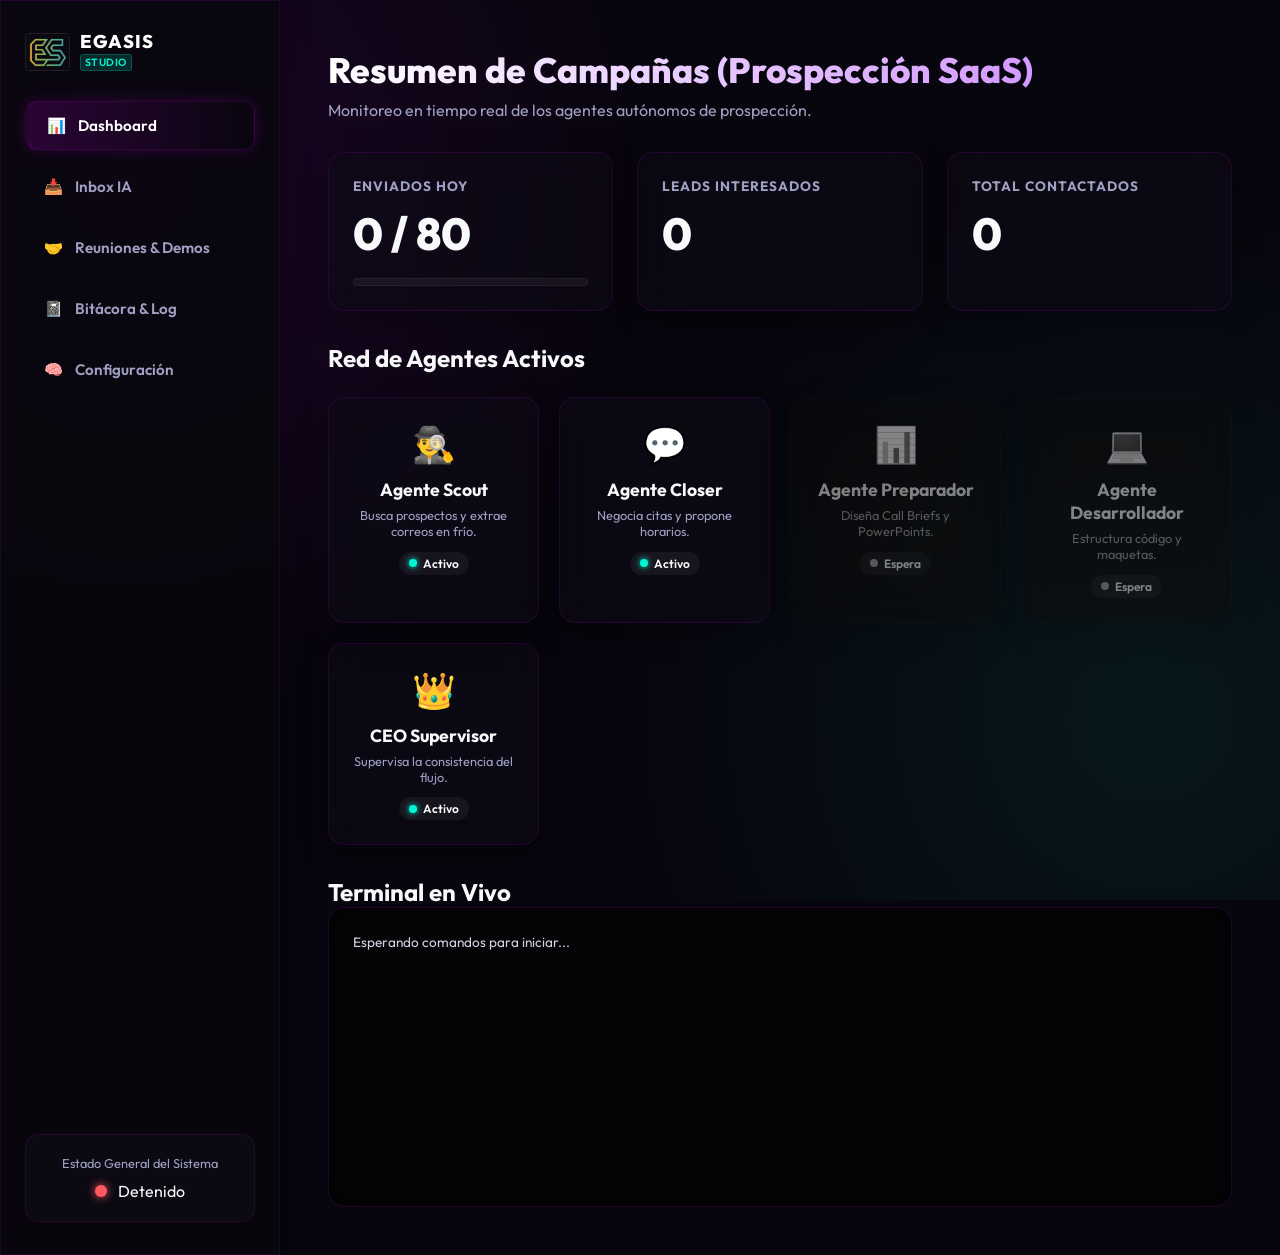
==== static/index.html @ ca55ffe8 "Add files via upload" ====
<!DOCTYPE html>
<html lang="es">
<head>
    <meta charset="UTF-8">
    <meta name="viewport" content="width=device-width, initial-scale=1.0">
    <title>Egasis Studio - Lead Gen SaaS</title>
    <link rel="stylesheet" href="/static/css/styles.css?v=5">
    <link href="https://fonts.googleapis.com/css2?family=Outfit:wght@300;400;600;800&family=Inter:wght@300;400;600;700&family=JetBrains+Mono:wght@400;700&display=swap" rel="stylesheet">
</head>
<body>
    <div class="app-container">
        <!-- Sidebar -->
        <aside class="sidebar glass-panel">
            <div class="logo" style="display: flex; align-items: center; gap: 10px; margin-bottom: 30px;">
                <img src="/static/logo.png" alt="ES" style="height: 38px; border-radius: 4px; border: 1px solid rgba(255,255,255,0.1);">
                <div style="display: flex; flex-direction: column;">
                    <span style="font-family: 'Outfit', sans-serif; font-weight: 800; font-size: 1.15rem; letter-spacing: 1px; color: #fff; line-height: 1;">EGASIS</span>
                    <span class="badge" style="background: rgba(0, 245, 212, 0.15); color: #00f5d4; border: 1px solid rgba(0, 245, 212, 0.2); font-size: 0.65rem; padding: 1px 4px; border-radius: 3px; font-weight: 600; width: fit-content; margin-top: 3px; letter-spacing: 0.5px;">STUDIO</span>
                </div>
            </div>
            <nav>
                <a href="#" class="active" data-target="dashboard">
                    <span>📊</span> Dashboard
                </a>
                <a href="#" data-target="inbox">
                    <span>📥</span> Inbox IA
                </a>
                <a href="#" data-target="meetings">
                    <span>🤝</span> Reuniones & Demos
                </a>
                <a href="#" data-target="learnings">
                    <span>📓</span> Bitácora & Log
                </a>
                <a href="#" data-target="settings">
                    <span>🧠</span> Configuración
                </a>
            </nav>
            <div class="bot-control">
                <p>Estado General del Sistema</p>
                <div class="status-indicator" id="bot-status-indicator"></div>
                <span id="bot-status-text">Detenido</span>
            </div>
        </aside>

        <!-- Main Content -->
        <main class="main-content">
            <!-- DASHBOARD SECTION -->
            <section id="dashboard" class="view-section active">
                <header>
                    <h1>Resumen de Campañas (Prospección SaaS)</h1>
                    <p>Monitoreo en tiempo real de los agentes autónomos de prospección.</p>
                </header>

                <div class="metrics-grid">
                    <div class="metric-card glass-panel clickable-card" id="card-sent-today">
                        <h3>Enviados Hoy</h3>
                        <div class="value"><span id="metric-sent">0</span> / <span id="metric-limit">80</span></div>
                        <div class="progress-bar"><div class="fill" id="bar-sent" style="width: 0%;"></div></div>
                    </div>
                    <div class="metric-card glass-panel clickable-card" id="card-interested-leads">
                        <h3>Leads Interesados</h3>
                        <div class="value" id="metric-total">0</div>
                    </div>
                    <div class="metric-card glass-panel clickable-card" id="card-total-contacted">
                        <h3>Total Contactados</h3>
                        <div class="value" id="metric-replies">0</div>
                    </div>
                </div>

                <h2>Red de Agentes Activos</h2>
                <div class="agents-grid">
                    <div class="agent-card glass-panel" id="agent-scout" onclick="openAgentModal('scout')" style="cursor:pointer;">
                        <div class="agent-icon">🕵️‍♂️</div>
                        <h4>Agente Scout</h4>
                        <p>Busca prospectos y extrae correos en frío.</p>
                        <span class="status-dot">Activo</span>
                    </div>
                    <div class="agent-card glass-panel" id="agent-closer" onclick="openAgentModal('closer')" style="cursor:pointer;">
                        <div class="agent-icon">💬</div>
                        <h4>Agente Closer</h4>
                        <p>Negocia citas y propone horarios.</p>
                        <span class="status-dot">Activo</span>
                    </div>
                    <div class="agent-card glass-panel inactive" id="agent-prep" onclick="openAgentModal('prep')" style="cursor:pointer;">
                        <div class="agent-icon">📊</div>
                        <h4>Agente Preparador</h4>
                        <p>Diseña Call Briefs y PowerPoints.</p>
                        <span class="status-dot">Espera</span>
                    </div>
                    <div class="agent-card glass-panel inactive" id="agent-dev" onclick="openAgentModal('dev')" style="cursor:pointer;">
                        <div class="agent-icon">💻</div>
                        <h4>Agente Desarrollador</h4>
                        <p>Estructura código y maquetas.</p>
                        <span class="status-dot">Espera</span>
                    </div>
                    <div class="agent-card glass-panel" id="agent-ceo" onclick="openAgentModal('ceo')" style="cursor:pointer;">
                        <div class="agent-icon">👑</div>
                        <h4>CEO Supervisor</h4>
                        <p>Supervisa la consistencia del flujo.</p>
                        <span class="status-dot">Activo</span>
                    </div>
                </div>

                <!-- Modales de Agentes -->
                <div id="agent-modal" style="display:none; position:fixed; top:0; left:0; width:100%; height:100%; background:rgba(0,0,0,0.8); z-index:1000; align-items:center; justify-content:center;">
                    <div class="glass-panel" style="width: 600px; max-width:90%; padding: 32px; position:relative;">
                        <button onclick="closeAgentModal()" class="btn btn-danger" style="position:absolute; top:16px; right:16px;">X</button>
                        <h2 id="modal-title">Agente</h2>
                        <div id="modal-content" class="mt-2" style="max-height:400px; overflow-y:auto; line-height:1.6;">
                            Cargando...
                        </div>
                    </div>
                </div>

                <!-- El botón de Lanzar Campaña se ha eliminado porque el bot ahora opera 100% por cronjob automático a las 8 AM basado en la Cola de Búsqueda -->

                <!-- TERMINAL EN VIVO -->
                <div class="terminal-wrapper mt-4">
                    <h2>Terminal en Vivo</h2>
                    <div class="terminal-box mt-2" id="terminal-output">
                        <div class="log-line">Esperando comandos para iniciar...</div>
                    </div>
                </div>
            </section>

            <!-- INBOX SECTION -->
            <section id="inbox" class="view-section" style="display: none;">
                <header>
                    <h1>Inbox Clasificado por IA</h1>
                    <p>Monitoreo inteligente de correos recibidos y su clasificación automática.</p>
                </header>
                <div style="display: flex; justify-content: space-between; align-items: center; margin-bottom: 1.5rem;">
                    <h2>Respuestas Recientes</h2>
                    <button id="btn-sync-inbox" class="btn btn-secondary">🔄 SINCRONIZAR GMAIL</button>
                </div>
                <div class="glass-panel mt-2 p-0 table-container">
                    <table class="data-table">
                        <thead>
                            <tr>
                                <th>De</th>
                                <th>Asunto</th>
                                <th>Clasificación</th>
                                <th>Prioridad</th>
                                <th>Acción</th>
                            </tr>
                        </thead>
                        <tbody id="replies-tbody">
                        </tbody>
                    </table>
                </div>
            </section>

            <!-- MEETINGS & DEMOS SECTION -->
            <section id="meetings" class="view-section" style="display: none;">
                <header>
                    <h1>Reuniones, PPTX y Maquetas</h1>
                    <p>Genera briefs de ventas, presentaciones en PowerPoint y plantillas de proyecto con un clic.</p>
                </header>
                <h2>Leads de Interés</h2>
                <div class="glass-panel mt-2 p-0 table-container">
                    <table class="data-table">
                        <thead>
                            <tr>
                                <th>Empresa</th>
                                <th>Email</th>
                                <th>Estado</th>
                                <th>Acciones</th>
                            </tr>
                        </thead>
                        <tbody id="meetings-tbody">
                        </tbody>
                    </table>
                </div>

                <!-- Brief Visualizer -->
                <div id="brief-display-section" style="display: none;" class="mt-4">
                    <h2>Call Brief de IA: <span id="brief-company-title">Cargando...</span></h2>
                    <div class="brief-container glass-panel mt-2" id="brief-content-box">
                        Cargando análisis de la clínica...
                    </div>
                </div>
            </section>

            <!-- LEARNINGS SECTION -->
            <section id="learnings" class="view-section" style="display: none;">
                <header>
                    <h1>Bitácora de la Agencia</h1>
                    <p>Historial de lecciones comerciales extraídas automáticamente por la IA desde las respuestas de clientes.</p>
                </header>

                <div class="glass-panel p-4" style="background: rgba(30, 20, 50, 0.5); border-color: var(--primary);">
                    <h3 style="color: var(--primary);">🤖 Registro Autónomo Activado</h3>
                    <p class="text-sm mt-2" style="line-height:1.5;">La Inteligencia Artificial (Gemini) está analizando todos los correos entrantes y extrayendo conclusiones automáticamente.<br>Estas lecciones se usan en tiempo real para mejorar la redacción de futuros correos de prospección. Ya no necesitas registrar notas manualmente.</p>
                </div>

                <h2 class="mt-4">Historial de Aprendizajes Semanales</h2>
                <div class="learnings-wrapper" id="learnings-list">
                    <!-- Cards de bitácora -->
                </div>
            </section>

            <!-- SETTINGS SECTION -->
            <section id="settings" class="view-section" style="display: none;">
                <header>
                    <h1>Configuración del Cerebro</h1>
                    <p>Edita la estrategia de prospección, disponibilidad horaria y plantillas de email.</p>
                </header>

                <div class="glass-panel p-4">
                    <div class="settings-container" style="display: grid; grid-template-columns: 1.2fr 1fr; gap: 32px;">
                        <!-- Columna Izquierda: Formulario -->
                        <div class="settings-form-col">
                            <div class="form-group">
                                <label for="settings-queue">Cola de Búsqueda (Cronjob 8:00 AM)</label>
                                <p class="text-sm mb-2" style="color: var(--text-muted); font-size: 0.85rem;">Escribe un término de búsqueda por línea. El Agente Scout buscará la siguiente ubicación cada mañana a las 8 AM.</p>
                                <textarea id="settings-queue" placeholder="Agencias de marketing en Madrid&#10;Agencias SEO en Barcelona&#10;Desarrolladores web en Valencia"></textarea>
                            </div>

                            <div class="form-group">
                                <label for="settings-availability">Mi Disponibilidad (Opciones propuestas por el Closer)</label>
                                <p class="text-sm mb-2" style="color: var(--text-muted); font-size: 0.85rem;">Escribe las opciones de días y horas que el Closer le ofrecerá al cliente cuando muestre interés (una por línea).</p>
                                <textarea id="settings-availability" placeholder="Lunes a las 11:00&#10;Miércoles a las 16:00&#10;Jueves a las 15:30"></textarea>
                            </div>

                            <div class="form-group">
                                <label for="settings-meeting-link">Enlace de la Videollamada (Google Meet / Zoom / Calendly)</label>
                                <p class="text-sm mb-2" style="color: var(--text-muted); font-size: 0.85rem;">El enlace que se le enviará automáticamente al prospecto en el correo de confirmación final.</p>
                                <input type="text" id="settings-meeting-link" style="width: 100%; padding: 16px; border: 1px solid var(--border); border-radius: 12px; background: rgba(18, 16, 28, 0.4); color: #fff; outline: none; font-size: 0.95rem;" placeholder="https://meet.google.com/xxx-yyyy-zzz">
                            </div>

                            <div class="form-group">
                                <div style="display: flex; justify-content: space-between; align-items: center; margin-bottom: 6px;">
                                    <label for="settings-template-subject" style="margin-bottom:0;">Asunto del Correo (Spintax & Variables)</label>
                                    <div class="insert-buttons" style="display: flex; gap: 6px;">
                                        <button type="button" class="btn-insert-tag" data-target="settings-template-subject" data-val="{Empresa}" style="background: rgba(0, 245, 212, 0.15); border: 1px solid var(--secondary); color:#00f5d4; padding: 2px 8px; font-size: 0.7rem; border-radius: 4px; cursor: pointer; font-weight:600;">+ Empresa</button>
                                    </div>
                                </div>
                                <p class="text-sm mb-2" style="color: var(--text-muted); font-size: 0.85rem;">El asunto del correo. Admite spintax como <code>{Hola|Estimado}</code> y variables como <code>{Empresa}</code>.</p>
                                <input type="text" id="settings-template-subject" style="width: 100%; padding: 16px; border: 1px solid var(--border); border-radius: 12px; background: rgba(18, 16, 28, 0.4); color: #fff; outline: none; font-size: 0.95rem;" placeholder="{Reuniones en automático para {Empresa}|Automatizar prospección B2B}">
                            </div>

                            <div class="form-group">
                                <div style="display: flex; justify-content: space-between; align-items: center; margin-bottom: 6px;">
                                    <label for="settings-template-body" style="margin-bottom:0;">Cuerpo HTML Base del Correo</label>
                                    <div class="insert-buttons" style="display: flex; gap: 6px;">
                                        <button type="button" class="btn-insert-tag" data-target="settings-template-body" data-val="{Nombre}" style="background: rgba(0, 245, 212, 0.15); border: 1px solid var(--secondary); color:#00f5d4; padding: 2px 8px; font-size: 0.7rem; border-radius: 4px; cursor: pointer; font-weight:600;">+ Nombre</button>
                                        <button type="button" class="btn-insert-tag" data-target="settings-template-body" data-val="{Empresa}" style="background: rgba(0, 245, 212, 0.15); border: 1px solid var(--secondary); color:#00f5d4; padding: 2px 8px; font-size: 0.7rem; border-radius: 4px; cursor: pointer; font-weight:600;">+ Empresa</button>
                                    </div>
                                </div>
                                <p class="text-sm mb-2" style="color: var(--text-muted); font-size: 0.85rem;">Plantilla HTML base del correo en frío. Admite variables como <code>{Nombre}</code> y <code>{Empresa}</code>.</p>
                                <textarea id="settings-template-body" style="height: 250px; font-family: 'JetBrains Mono', monospace; font-size: 0.85rem;" placeholder="Cuerpo HTML..."></textarea>
                            </div>

                            <button id="btn-save-settings" class="btn btn-primary" style="width: 100%;">GUARDAR CONFIGURACIÓN</button>
                        </div>

                        <!-- Columna Derecha: Vista Previa en Vivo -->
                        <div class="settings-preview-col" style="border-left: 1px solid var(--border); padding-left: 32px;">
                            <h3 style="color: var(--secondary); margin-bottom: 12px; font-weight: 700; display: flex; align-items: center; gap: 8px;">📧 Previsualización en Vivo</h3>
                            <p style="color: var(--text-muted); font-size: 0.85rem; margin-bottom: 24px;">Así es como verá tu correo un cliente mock (ej. Juan de Clínica Dental Sonrisas):</p>
                            
                            <div class="email-preview-box" style="background: rgba(9, 8, 14, 0.6); border: 1px solid var(--border); border-radius: 12px; padding: 20px; box-shadow: 0 4px 20px rgba(0,0,0,0.5); font-family: 'Inter', sans-serif;">
                                <div style="border-bottom: 1px solid var(--border); padding-bottom: 12px; margin-bottom: 16px; font-size: 0.85rem; line-height: 1.6;">
                                    <div style="margin-bottom: 4px;"><span style="color: var(--text-muted); font-weight:600;">De:</span> Jeremías &lt;ventas@egasis.studio&gt;</div>
                                    <div style="margin-bottom: 4px;"><span style="color: var(--text-muted); font-weight:600;">Para:</span> juan@clinicasonrisas.com</div>
                                    <div><span style="color: var(--text-muted); font-weight:600;">Asunto:</span> <span id="preview-subject" style="font-weight: 600; color: #fff;"></span></div>
                                </div>
                                <div id="preview-body" style="font-size: 0.9rem; line-height: 1.6; color: var(--text-main); min-height: 200px; max-height: 400px; overflow-y: auto; white-space: pre-wrap;">
                                    <!-- Rendered HTML here -->
                                </div>
                            </div>
                        </div>
                    </div>
                </div>
            </section>
        </main>
    </div>
    <!-- Modal Directorio de Contactados -->
    <div id="modal-contacted-leads" class="custom-modal-overlay" style="display: none;">
        <div class="glass-panel custom-modal-content">
            <button class="custom-modal-close" id="close-modal-contacted">✕</button>
            <h2 style="margin-bottom: 20px; font-weight: 800; background: linear-gradient(90deg, #fff, #c77dff); -webkit-background-clip: text; -webkit-text-fill-color: transparent;">Directorio de Empresas Contactadas</h2>
            <p style="color: var(--text-muted); font-size: 0.9rem; margin-bottom: 20px;">Lista histórica de todas las clínicas encontradas y su estado actual en la campaña.</p>
            <div class="glass-panel p-0 table-container" style="max-height: 50vh; overflow-y: auto;">
                <table class="data-table">
                    <thead>
                        <tr>
                            <th>Empresa</th>
                            <th>Email</th>
                            <th>Estado</th>
                            <th>Fecha Contactado</th>
                        </tr>
                    </thead>
                    <tbody id="contacted-leads-tbody">
                        <tr><td colspan="4" style="text-align:center; padding: 20px;">Cargando...</td></tr>
                    </tbody>
                </table>
            </div>
        </div>
    </div>

    <!-- Modal Aprobación de Respuesta (Copiloto) -->
    <div id="modal-reply-approval" class="custom-modal-overlay" style="display: none;">
        <div class="glass-panel custom-modal-content" style="max-width: 700px;">
            <button class="custom-modal-close" id="close-modal-reply">✕</button>
            <h2 style="margin-bottom: 10px; font-weight: 800; background: linear-gradient(90deg, #fff, #00f5d4); -webkit-background-clip: text; -webkit-text-fill-color: transparent;">Aprobación de Respuesta IA</h2>
            <p style="color: var(--text-muted); font-size: 0.85rem; margin-bottom: 20px;">Revisa y edita la respuesta propuesta por Egasis antes de que sea enviada.</p>
            
            <div class="glass-panel p-4 mb-4" style="background: rgba(9, 8, 14, 0.4); border-color: rgba(255,255,255,0.05);">
                <div style="font-weight: 600; font-size: 0.85rem; color: var(--primary); margin-bottom: 4px;">Mensaje Recibido del Prospecto:</div>
                <div id="approval-original-body" style="font-size: 0.9rem; max-height: 150px; overflow-y: auto; white-space: pre-wrap; color: var(--text-muted); padding: 8px 0;">
                    Cargando mensaje...
                </div>
            </div>

            <input type="hidden" id="approval-reply-id">

            <!-- Controles de Clasificación y Estado -->
            <div style="display: flex; gap: 16px; margin-bottom: 20px;">
                <div class="modal-form-group" style="flex: 1; margin-bottom: 0;">
                    <label for="approval-classification" style="display:block; margin-bottom:6px; font-size:0.75rem; color:var(--text-muted); font-weight:600; text-transform:uppercase;">Clasificación de IA</label>
                    <select id="approval-classification" style="width: 100%; padding: 12px; background: rgba(9, 8, 14, 0.6); border: 1px solid var(--border); border-radius: 8px; color: var(--text-main); outline: none; font-size:0.9rem; cursor:pointer;">
                        <option value="interested">Interesado</option>
                        <option value="info_requested">Pide Información</option>
                        <option value="not_interested">No Interesado</option>
                        <option value="unsubscribe">Baja / Desuscribir</option>
                        <option value="out_of_office">Fuera de la Oficina</option>
                        <option value="spam">Spam / Publicitario</option>
                        <option value="unclassified">Sin Clasificar</option>
                    </select>
                </div>
                <div class="modal-form-group" style="flex: 1; margin-bottom: 0;">
                    <label for="approval-lead-status" style="display:block; margin-bottom:6px; font-size:0.75rem; color:var(--text-muted); font-weight:600; text-transform:uppercase;">Estado del Lead</label>
                    <select id="approval-lead-status" style="width: 100%; padding: 12px; background: rgba(9, 8, 14, 0.6); border: 1px solid var(--border); border-radius: 8px; color: var(--text-main); outline: none; font-size:0.9rem; cursor:pointer;">
                        <option value="esperando_aprobacion">Espera Aprobación</option>
                        <option value="negociando_horario">Negociando Horario</option>
                        <option value="agendado">Reunión Agendada</option>
                        <option value="listo_para_demo">Listo para Demo</option>
                        <option value="rechazado">Rechazado</option>
                        <option value="do_not_contact">No Contactar</option>
                        <option value="replied">Respondido</option>
                    </select>
                </div>
            </div>
            
            <div class="modal-form-group">
                <label for="approval-subject">Asunto del Correo de Respuesta</label>
                <input type="text" id="approval-subject" placeholder="Ej. Re: Cita de demostración">
            </div>

            <div class="modal-form-group">
                <label for="approval-body">Cuerpo del Correo a Enviar</label>
                <textarea id="approval-body" rows="8" placeholder="Escribe el cuerpo de tu respuesta aquí..."></textarea>
            </div>

            <div style="display: flex; gap: 12px; justify-content: flex-end; margin-top: 24px;">
                <button id="btn-approval-dismiss" class="btn btn-danger" style="background: rgba(255, 90, 95, 0.2); color: var(--danger); border: 1px solid var(--danger);">🗑️ DESCARTAR / IGNORAR</button>
                <button id="btn-approval-send" class="btn btn-secondary">🚀 APROBAR Y ENVIAR</button>
            </div>
        </div>
    </div>

    <script src="/static/js/dashboard.js?v=5"></script>
</body>
</html>
---- static/css/styles.css ----
:root {
    --bg-dark: #07050d;
    --bg-panel: rgba(14, 11, 23, 0.6);
    --primary: #bc00dd;
    --primary-hover: #9b00b7;
    --secondary: #00f5d4;
    --secondary-hover: #00d2b4;
    --text-main: #f8f9fa;
    --text-muted: #9fa0c3;
    --danger: #ff5a5f;
    --success: #00f5d4;
    --border: rgba(188, 0, 221, 0.15);
    --glow: rgba(188, 0, 221, 0.4);
}

* {
    margin: 0;
    padding: 0;
    box-sizing: border-box;
    font-family: 'Outfit', 'Inter', sans-serif;
}

body {
    background-color: var(--bg-dark);
    color: var(--text-main);
    min-height: 100vh;
    background-image: 
        radial-gradient(circle at 10% 20%, rgba(188, 0, 221, 0.12) 0%, transparent 40%),
        radial-gradient(circle at 90% 80%, rgba(0, 245, 212, 0.08) 0%, transparent 40%);
    background-attachment: fixed;
}

.app-container {
    display: flex;
    min-height: 100vh;
}

.glass-panel {
    background: var(--bg-panel);
    backdrop-filter: blur(20px);
    -webkit-backdrop-filter: blur(20px);
    border: 1px solid var(--border);
    border-radius: 16px;
    box-shadow: 0 8px 32px rgba(0, 0, 0, 0.3);
}

/* Sidebar */
.sidebar {
    width: 280px;
    padding: 32px 24px;
    display: flex;
    flex-direction: column;
    border-radius: 0;
    border-right: 1px solid var(--border);
    background: rgba(9, 8, 14, 0.85);
}

.logo {
    display: flex;
    align-items: center;
    gap: 10px;
    margin-bottom: 48px;
}
.logo h2 {
    font-weight: 800;
    letter-spacing: 1.5px;
    background: linear-gradient(90deg, var(--primary), var(--secondary));
    -webkit-background-clip: text;
    -webkit-text-fill-color: transparent;
    font-size: 1.8rem;
}
.badge {
    background: rgba(188, 0, 221, 0.2);
    color: var(--primary);
    font-size: 0.65rem;
    padding: 3px 8px;
    border-radius: 6px;
    font-weight: 700;
    letter-spacing: 0.5px;
    border: 1px solid rgba(188, 0, 221, 0.3);
}

nav {
    display: flex;
    flex-direction: column;
    gap: 12px;
    flex-grow: 1;
}

nav a {
    color: var(--text-muted);
    text-decoration: none;
    padding: 14px 18px;
    border-radius: 12px;
    transition: all 0.3s ease;
    font-weight: 600;
    font-size: 0.95rem;
    display: flex;
    align-items: center;
    gap: 12px;
    border: 1px solid transparent;
}
nav a:hover {
    background: rgba(188, 0, 221, 0.08);
    color: var(--text-main);
    border-color: rgba(188, 0, 221, 0.15);
}
nav a.active {
    background: linear-gradient(90deg, rgba(188, 0, 221, 0.18), transparent);
    color: #fff;
    border-left: 4px solid var(--primary);
    border-color: var(--border);
    box-shadow: 0 0 15px rgba(188, 0, 221, 0.2);
}

.bot-control {
    background: rgba(18, 16, 28, 0.4);
    padding: 20px;
    border-radius: 14px;
    text-align: center;
    border: 1px solid var(--border);
}
.bot-control p {
    font-size: 0.8rem; 
    color: var(--text-muted);
    margin-bottom: 10px;
}
.status-indicator {
    width: 12px; 
    height: 12px;
    border-radius: 50%;
    background-color: var(--danger);
    display: inline-block;
    margin-right: 8px;
    box-shadow: 0 0 10px var(--danger);
}
.status-indicator.running {
    background-color: var(--success);
    box-shadow: 0 0 10px var(--success);
}

/* Botones */
.btn {
    padding: 12px 20px;
    border: none;
    border-radius: 10px;
    font-weight: 600;
    cursor: pointer;
    transition: all 0.3s ease;
    font-size: 0.9rem;
}
.btn-primary { 
    background: linear-gradient(135deg, var(--primary), #7b2cbf); 
    color: #fff;
    box-shadow: 0 4px 15px var(--glow);
}
.btn-primary:hover {
    transform: translateY(-2px);
    box-shadow: 0 6px 20px rgba(188, 0, 221, 0.6);
}
.btn-secondary { 
    background: linear-gradient(135deg, var(--secondary), #059669); 
    color: #09080e;
    box-shadow: 0 4px 15px rgba(16, 185, 129, 0.3);
}
.btn-secondary:hover { 
    transform: translateY(-2px);
    box-shadow: 0 6px 20px rgba(16, 185, 129, 0.5);
}
.btn-danger {
    background: var(--danger);
    color: white;
}
.btn-danger:hover {
    transform: translateY(-2px);
    box-shadow: 0 4px 15px rgba(255, 90, 95, 0.4);
}

.btn-sm {
    padding: 6px 12px;
    font-size: 0.8rem;
    border-radius: 6px;
}

a.btn {
    text-decoration: none;
    display: inline-flex;
    align-items: center;
    justify-content: center;
    box-sizing: border-box;
}

.flex-actions {
    display: flex;
    gap: 8px;
    align-items: center;
}

.btn-delete-subtle {
    background: rgba(255, 255, 255, 0.03);
    border: 1px solid rgba(255, 255, 255, 0.1);
    color: var(--text-muted);
    border-radius: 6px;
    cursor: pointer;
    display: inline-flex;
    align-items: center;
    justify-content: center;
    height: 28px;
    width: 28px;
    padding: 0;
    font-size: 0.85rem;
    transition: all 0.2s ease;
}

.btn-delete-subtle:hover {
    background: rgba(255, 90, 95, 0.1);
    color: var(--danger);
    border-color: rgba(255, 90, 95, 0.4);
    transform: none !important;
    box-shadow: none !important;
}

/* Main Content */
.main-content {
    flex-grow: 1;
    padding: 48px;
    max-width: 1300px;
    display: flex;
    flex-direction: column;
}

header {
    margin-bottom: 32px;
}
header h1 {
    font-size: 2.2rem;
    font-weight: 800;
    margin-bottom: 8px;
    background: linear-gradient(90deg, #fff, #c77dff);
    -webkit-background-clip: text;
    -webkit-text-fill-color: transparent;
}
header p {
    color: var(--text-muted);
    font-size: 1rem;
}

/* Grid de Métricas */
.metrics-grid {
    display: grid;
    grid-template-columns: repeat(auto-fit, minmax(240px, 1fr));
    gap: 24px;
    margin-bottom: 32px;
}

.metric-card {
    padding: 24px;
    position: relative;
    overflow: hidden;
}
.metric-card h3 {
    font-size: 0.85rem;
    color: var(--text-muted);
    text-transform: uppercase;
    letter-spacing: 1px;
}
.metric-card .value {
    font-size: 2.8rem;
    font-weight: 800;
    margin-top: 10px;
}

.progress-bar {
    width: 100%;
    height: 8px;
    background: rgba(255,255,255,0.05);
    border-radius: 4px;
    margin-top: 16px;
    overflow: hidden;
    border: 1px solid rgba(255,255,255,0.05);
}
.progress-bar .fill {
    height: 100%;
    background: linear-gradient(90deg, var(--primary), var(--secondary));
    border-radius: 4px;
    transition: width 0.6s cubic-bezier(0.4, 0, 0.2, 1);
}

/* Grid de Agentes (El Cerebro) */
.agents-grid {
    display: grid;
    grid-template-columns: repeat(auto-fit, minmax(200px, 1fr));
    gap: 20px;
    margin-top: 24px;
    margin-bottom: 32px;
}
.agent-card {
    padding: 24px;
    text-align: center;
    border: 1px solid var(--border);
    transition: all 0.3s ease;
    position: relative;
}
.agent-card:hover {
    transform: translateY(-4px);
    border-color: rgba(157, 78, 221, 0.4);
    box-shadow: 0 8px 25px rgba(157, 78, 221, 0.1);
}
.agent-icon {
    font-size: 2.2rem;
    margin-bottom: 12px;
}
.agent-card h4 {
    font-size: 1.1rem;
    font-weight: 700;
    margin-bottom: 6px;
}
.agent-card p {
    font-size: 0.8rem;
    color: var(--text-muted);
    margin-bottom: 12px;
}
.agent-card .status-dot {
    display: inline-flex;
    align-items: center;
    font-size: 0.75rem;
    font-weight: 600;
    padding: 4px 10px;
    border-radius: 20px;
    background: rgba(255,255,255,0.05);
}
.agent-card .status-dot::before {
    content: '';
    width: 8px;
    height: 8px;
    border-radius: 50%;
    margin-right: 6px;
    background: var(--success);
    box-shadow: 0 0 6px var(--success);
}
.agent-card.inactive .status-dot::before {
    background: var(--text-muted);
    box-shadow: none;
}

/* Terminal */
.terminal-box {
    background-color: #050508;
    border: 1px solid var(--border);
    border-radius: 16px;
    padding: 24px;
    min-height: 300px;
    max-height: 450px;
    overflow-y: auto;
    font-family: 'JetBrains Mono', monospace;
    font-size: 0.85rem;
    color: #d1d1e0;
    line-height: 1.6;
    box-shadow: inset 0 0 24px rgba(0,0,0,0.9);
}

/* Formularios de Configuración */
.form-group {
    margin-bottom: 24px;
}
.form-group label {
    display: block;
    font-size: 0.9rem;
    font-weight: 600;
    margin-bottom: 10px;
    color: var(--text-muted);
    text-transform: uppercase;
    letter-spacing: 0.5px;
}
.form-group textarea {
    width: 100%;
    height: 150px;
    background: rgba(18, 16, 28, 0.4);
    border: 1px solid var(--border);
    border-radius: 12px;
    padding: 16px;
    color: #fff;
    font-size: 0.95rem;
    resize: none;
    outline: none;
    transition: all 0.3s;
}
.form-group textarea:focus {
    border-color: var(--primary);
    box-shadow: 0 0 10px rgba(157, 78, 221, 0.2);
}

/* Tablas */
.table-container {
    overflow-hidden: hidden;
    border-radius: 16px;
    border: 1px solid var(--border);
}
.data-table {
    width: 100%;
    border-collapse: collapse;
}
.data-table th, .data-table td {
    padding: 18px 24px;
    text-align: left;
    border-bottom: 1px solid var(--border);
}
.data-table th {
    color: var(--text-muted);
    font-weight: 600;
    font-size: 0.8rem;
    text-transform: uppercase;
    letter-spacing: 0.5px;
    background: rgba(18, 16, 28, 0.3);
}
.data-table tbody tr:hover {
    background: rgba(157, 78, 221, 0.03);
}
.data-table tr:last-child td { border-bottom: none; }

.badge-status {
    padding: 5px 12px;
    border-radius: 20px;
    font-size: 0.75rem;
    font-weight: 700;
    display: inline-block;
}
.bg-pending { background: rgba(255, 189, 46, 0.15); color: #ffbd2e; border: 1px solid rgba(255, 189, 46, 0.2); }
.bg-sent { background: rgba(56, 176, 0, 0.15); color: #38b000; border: 1px solid rgba(56, 176, 0, 0.2); }
.bg-failed { background: rgba(255, 90, 95, 0.15); color: var(--danger); border: 1px solid rgba(255, 90, 95, 0.2); }
.bg-replied { background: rgba(0, 245, 212, 0.15); color: var(--secondary); border: 1px solid rgba(0, 245, 212, 0.2); }
.bg-negociando_horario { background: rgba(157, 78, 221, 0.15); color: #c77dff; border: 1px solid rgba(157, 78, 221, 0.2); }
.bg-agendado { background: rgba(0, 187, 249, 0.15); color: #00bbf9; border: 1px solid rgba(0, 187, 249, 0.2); }
.bg-listo_para_demo { background: rgba(241, 91, 181, 0.15); color: #f15bb5; border: 1px solid rgba(241, 91, 181, 0.2); }

/* Grid de Bitácoras */
.learnings-wrapper {
    display: flex;
    flex-direction: column;
    gap: 20px;
    margin-top: 24px;
}
.learning-card {
    padding: 24px;
    border: 1px solid var(--border);
    position: relative;
}
.learning-card .date {
    font-size: 0.75rem;
    color: var(--text-muted);
    margin-bottom: 8px;
}
.learning-card p {
    font-size: 0.95rem;
    line-height: 1.6;
}

/* Modal o Contenedor de Briefs */
.brief-container {
    background: rgba(18, 16, 28, 0.8);
    border: 1px solid var(--border);
    border-radius: 12px;
    padding: 24px;
    margin-top: 16px;
    line-height: 1.7;
}
.brief-container h3 {
    margin-top: 18px;
    margin-bottom: 8px;
    color: var(--secondary);
    font-size: 1.1rem;
}
.brief-container h3:first-child {
    margin-top: 0;
}
.brief-container p {
    margin-bottom: 12px;
    color: var(--text-main);
    font-size: 0.95rem;
}
.brief-container ul {
    margin-left: 20px;
    margin-bottom: 12px;
}

.mt-4 { margin-top: 24px; }
.actions-grid {
    display: grid;
    grid-template-columns: 1fr;
    gap: 24px;
}

/* Estilo para links clickeables */
.inbox-link {
    color: var(--secondary);
    text-decoration: none;
    font-weight: 600;
}
.inbox-link:hover {
    color: #fff;
    text-decoration: underline;
}

/* Media Queries for Mobile Responsiveness */
@media (max-width: 768px) {
    .app-container {
        flex-direction: column;
    }
    
    .sidebar {
        width: 100%;
        border-radius: 0;
        border-right: none;
        border-bottom: 1px solid var(--border);
        padding: 20px;
        background: rgba(9, 8, 14, 0.95);
    }
    
    .logo {
        margin-bottom: 20px;
        justify-content: center;
    }
    
    nav {
        flex-direction: row;
        flex-wrap: wrap;
        justify-content: center;
        gap: 8px;
        margin-bottom: 16px;
    }
    
    nav a {
        padding: 8px 12px;
        font-size: 0.8rem;
        border-radius: 8px;
    }
    
    nav a.active {
        border-left: none;
        border-bottom: 3px solid var(--primary);
    }
    
    .bot-control {
        display: flex;
        justify-content: center;
        align-items: center;
        gap: 10px;
        padding: 10px;
    }
    
    .bot-control p {
        margin-bottom: 0;
    }
    
    .main-content {
        padding: 20px;
    }
    
    header h1 {
        font-size: 1.8rem;
    }
    
    .metrics-grid {
        grid-template-columns: 1fr;
        gap: 16px;
    }
    
    .agents-grid {
        grid-template-columns: 1fr;
        gap: 16px;
    }
    
    .table-container {
        overflow-x: auto;
    }
    
    .data-table th, .data-table td {
        padding: 12px 16px;
        font-size: 0.85rem;
    }
}

/* Clickable metrics cards */
.clickable-card {
    cursor: pointer;
    transition: all 0.3s ease;
}
.clickable-card:hover {
    transform: translateY(-4px);
    box-shadow: 0 8px 24px rgba(157, 78, 221, 0.25);
    border-color: var(--primary);
}

/* Modal System */
.custom-modal-overlay {
    display: none;
    position: fixed;
    top: 0;
    left: 0;
    width: 100%;
    height: 100%;
    background: rgba(9, 8, 14, 0.85);
    backdrop-filter: blur(8px);
    z-index: 1100;
    align-items: center;
    justify-content: center;
    animation: fadeIn 0.2s ease-out;
}

.custom-modal-content {
    width: 800px;
    max-width: 95%;
    max-height: 90vh;
    padding: 32px;
    position: relative;
    overflow-y: auto;
    animation: slideUp 0.3s cubic-bezier(0.16, 1, 0.3, 1);
}

.custom-modal-close {
    position: absolute;
    top: 20px;
    right: 20px;
    background: rgba(255, 90, 95, 0.15);
    color: var(--danger);
    border: 1px solid rgba(255, 90, 95, 0.3);
    width: 32px;
    height: 32px;
    border-radius: 50%;
    display: flex;
    align-items: center;
    justify-content: center;
    cursor: pointer;
    font-weight: bold;
    transition: all 0.2s ease;
}

.custom-modal-close:hover {
    background: var(--danger);
    color: white;
}

@keyframes fadeIn {
    from { opacity: 0; }
    to { opacity: 1; }
}

@keyframes slideUp {
    from { transform: translateY(20px); opacity: 0; }
    to { transform: translateY(0); opacity: 1; }
}

/* Form Styles inside Modals */
.modal-form-group {
    margin-bottom: 20px;
}
.modal-form-group label {
    display: block;
    margin-bottom: 8px;
    color: var(--text-muted);
    font-weight: 600;
    font-size: 0.85rem;
    text-transform: uppercase;
}
.modal-form-group input, .modal-form-group textarea {
    width: 100%;
    background: rgba(9, 8, 14, 0.6);
    border: 1px solid var(--border);
    border-radius: 8px;
    padding: 12px 16px;
    color: var(--text-main);
    outline: none;
    font-size: 0.95rem;
    transition: border-color 0.2s ease;
}
.modal-form-group input:focus, .modal-form-group textarea:focus {
    border-color: var(--primary);
}

/* Premium CSS Pulse and Loading Animations */
@keyframes glowPulse {
    0% {
        box-shadow: 0 0 5px rgba(0, 245, 212, 0.2), 0 0 10px rgba(0, 245, 212, 0.1);
    }
    50% {
        box-shadow: 0 0 20px rgba(0, 245, 212, 0.6), 0 0 30px rgba(0, 245, 212, 0.3);
    }
    100% {
        box-shadow: 0 0 5px rgba(0, 245, 212, 0.2), 0 0 10px rgba(0, 245, 212, 0.1);
    }
}

@keyframes purplePulse {
    0% {
        box-shadow: 0 0 5px rgba(157, 78, 221, 0.2);
    }
    50% {
        box-shadow: 0 0 20px rgba(157, 78, 221, 0.5), 0 0 30px rgba(157, 78, 221, 0.3);
    }
    100% {
        box-shadow: 0 0 5px rgba(157, 78, 221, 0.2);
    }
}

@keyframes spinnerRotation {
    0% { transform: rotate(0deg); }
    100% { transform: rotate(360deg); }
}

/* Pulsing effect for active bot indicators */
.status-indicator.running {
    animation: glowPulse 2s infinite ease-in-out;
}

/* Glass panel glow transitions */
.glass-panel {
    transition: border-color 0.3s ease, box-shadow 0.3s ease;
}
.glass-panel:hover {
    border-color: rgba(188, 0, 221, 0.3);
    box-shadow: 0 10px 40px rgba(0, 0, 0, 0.4), 0 0 15px rgba(188, 0, 221, 0.05);
}

/* Pulsing active agents */
.agent-card:not(.inactive) {
    animation: purplePulse 3s infinite ease-in-out;
}

.agent-card.inactive {
    opacity: 0.5;
    filter: grayscale(1);
    transition: all 0.5s ease;
}

/* Custom premium loader */
.premium-loader {
    width: 48px;
    height: 48px;
    border: 3px solid rgba(188, 0, 221, 0.1);
    border-radius: 50%;
    border-top-color: var(--primary);
    border-bottom-color: var(--secondary);
    animation: spinnerRotation 1s linear infinite;
    margin: 20px auto;
}

/* Micro-interaction on buttons */
.btn {
    position: relative;
    overflow: hidden;
}
.btn::after {
    content: '';
    position: absolute;
    top: 50%;
    left: 50%;
    width: 300px;
    height: 300px;
    background: rgba(255, 255, 255, 0.15);
    border-radius: 50%;
    transform: translate(-50%, -50%) scale(0);
    transition: transform 0.5s ease-out;
    pointer-events: none;
}
.btn:active::after {
    transform: translate(-50%, -50%) scale(1);
    transition: transform 0s;
}

/* Custom scrollbars for dashboard and lists */
::-webkit-scrollbar {
    width: 8px;
    height: 8px;
}
::-webkit-scrollbar-track {
    background: rgba(9, 8, 14, 0.5);
}
::-webkit-scrollbar-thumb {
    background: rgba(188, 0, 221, 0.25);
    border-radius: 4px;
}
::-webkit-scrollbar-thumb:hover {
    background: rgba(188, 0, 221, 0.45);
}

/* Famous Gradient Progress Bar Loader matching the logo */
.famous-loading-bar-container {
    width: 100%;
    background: rgba(255, 255, 255, 0.05);
    border: 1px solid rgba(255, 255, 255, 0.1);
    border-radius: 6px;
    height: 10px;
    position: relative;
    overflow: hidden;
    margin-top: 15px;
    box-shadow: inset 0 1px 3px rgba(0,0,0,0.5);
}
.famous-loading-bar-fill {
    height: 100%;
    width: 0%;
    background: linear-gradient(90deg, #f1a80a 0%, #84ca2c 50%, #00f5d4 100%);
    box-shadow: 0 0 12px rgba(0, 245, 212, 0.6);
    border-radius: 6px;
    animation: loadingBarSimulate 3s ease-in-out infinite;
}
@keyframes loadingBarSimulate {
    0% { width: 0%; }
    50% { width: 75%; }
    80% { width: 92%; }
    100% { width: 100%; }
}
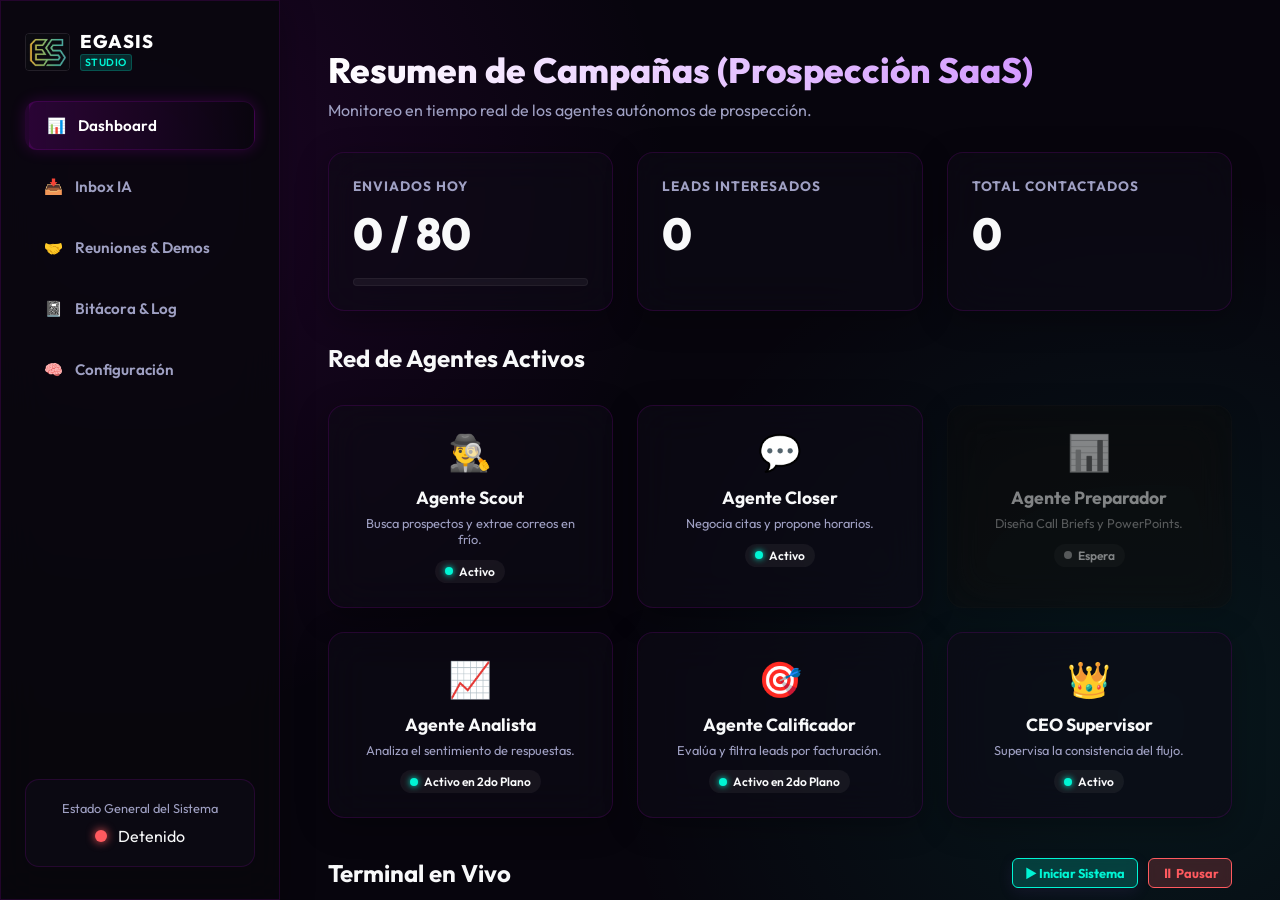
==== commit 02d0aaed: "Add files via upload" ====
--- a/static/index.html
+++ b/static/index.html
@@ -4,8 +4,10 @@
     <meta charset="UTF-8">
     <meta name="viewport" content="width=device-width, initial-scale=1.0">
     <title>Egasis Studio - Lead Gen SaaS</title>
-    <link rel="stylesheet" href="/static/css/styles.css?v=5">
+    <link rel="stylesheet" href="/static/css/styles.css?v=10">
     <link href="https://fonts.googleapis.com/css2?family=Outfit:wght@300;400;600;800&family=Inter:wght@300;400;600;700&family=JetBrains+Mono:wght@400;700&display=swap" rel="stylesheet">
+    <link href="https://cdn.quilljs.com/1.3.6/quill.snow.css" rel="stylesheet">
+    <script src="https://cdn.quilljs.com/1.3.6/quill.js"></script>
 </head>
 <body>
     <div class="app-container">
@@ -87,11 +89,17 @@
                         <p>Diseña Call Briefs y PowerPoints.</p>
                         <span class="status-dot">Espera</span>
                     </div>
-                    <div class="agent-card glass-panel inactive" id="agent-dev" onclick="openAgentModal('dev')" style="cursor:pointer;">
-                        <div class="agent-icon">💻</div>
-                        <h4>Agente Desarrollador</h4>
-                        <p>Estructura código y maquetas.</p>
-                        <span class="status-dot">Espera</span>
+                    <div class="agent-card glass-panel" id="agent-analyst" onclick="openAgentModal('analyst')" style="cursor:pointer;">
+                        <div class="agent-icon">📈</div>
+                        <h4>Agente Analista</h4>
+                        <p>Analiza el sentimiento de respuestas.</p>
+                        <span class="status-dot">Activo en 2do Plano</span>
+                    </div>
+                    <div class="agent-card glass-panel" id="agent-scorer" onclick="openAgentModal('scorer')" style="cursor:pointer;">
+                        <div class="agent-icon">🎯</div>
+                        <h4>Agente Calificador</h4>
+                        <p>Evalúa y filtra leads por facturación.</p>
+                        <span class="status-dot">Activo en 2do Plano</span>
                     </div>
                     <div class="agent-card glass-panel" id="agent-ceo" onclick="openAgentModal('ceo')" style="cursor:pointer;">
                         <div class="agent-icon">👑</div>
@@ -116,7 +124,13 @@
 
                 <!-- TERMINAL EN VIVO -->
                 <div class="terminal-wrapper mt-4">
-                    <h2>Terminal en Vivo</h2>
+                    <div style="display: flex; justify-content: space-between; align-items: center; margin-bottom: 15px;">
+                        <h2 style="margin: 0;">Terminal en Vivo</h2>
+                        <div style="display: flex; gap: 10px;">
+                            <button class="btn btn-primary btn-sm" id="btn-start-bot" onclick="controlBot('start')" style="background: rgba(0, 245, 212, 0.2); border: 1px solid var(--secondary); color: var(--secondary); font-weight: bold;">▶ Iniciar Sistema</button>
+                            <button class="btn btn-danger btn-sm" id="btn-stop-bot" onclick="controlBot('stop')" style="background: rgba(255, 90, 95, 0.2); border: 1px solid var(--danger); color: var(--danger); font-weight: bold;">⏸ Pausar</button>
+                        </div>
+                    </div>
                     <div class="terminal-box mt-2" id="terminal-output">
                         <div class="log-line">Esperando comandos para iniciar...</div>
                     </div>
@@ -126,27 +140,17 @@
             <!-- INBOX SECTION -->
             <section id="inbox" class="view-section" style="display: none;">
                 <header>
-                    <h1>Inbox Clasificado por IA</h1>
-                    <p>Monitoreo inteligente de correos recibidos y su clasificación automática.</p>
+                    <h1>Inbox Inteligente</h1>
+                    <p>Monitoreo 24/7 de tus clientes potenciales y redacción de respuestas con Inteligencia Artificial.</p>
                 </header>
                 <div style="display: flex; justify-content: space-between; align-items: center; margin-bottom: 1.5rem;">
-                    <h2>Respuestas Recientes</h2>
+                    <h2>Bandeja de Entrada</h2>
                     <button id="btn-sync-inbox" class="btn btn-secondary">🔄 SINCRONIZAR GMAIL</button>
                 </div>
-                <div class="glass-panel mt-2 p-0 table-container">
-                    <table class="data-table">
-                        <thead>
-                            <tr>
-                                <th>De</th>
-                                <th>Asunto</th>
-                                <th>Clasificación</th>
-                                <th>Prioridad</th>
-                                <th>Acción</th>
-                            </tr>
-                        </thead>
-                        <tbody id="replies-tbody">
-                        </tbody>
-                    </table>
+                
+                <!-- Contenedor de Tarjetas (Feed) -->
+                <div id="replies-feed" style="display: flex; flex-direction: column; gap: 24px;">
+                    <!-- Las tarjetas se inyectarán aquí por JS -->
                 </div>
             </section>
 
@@ -228,6 +232,32 @@
                                 <input type="text" id="settings-meeting-link" style="width: 100%; padding: 16px; border: 1px solid var(--border); border-radius: 12px; background: rgba(18, 16, 28, 0.4); color: #fff; outline: none; font-size: 0.95rem;" placeholder="https://meet.google.com/xxx-yyyy-zzz">
                             </div>
 
+                            <div class="glass-panel p-4" style="background: rgba(30, 20, 50, 0.3); border: 1px solid rgba(255,255,255,0.05); margin-bottom: 24px;">
+                                <h3 style="color: var(--primary); font-size: 1.1rem; margin-bottom: 16px;">⏱️ Control de Envíos y Horarios</h3>
+                                
+                                <div style="display: grid; grid-template-columns: 1fr 1fr; gap: 16px; margin-bottom: 16px;">
+                                    <div class="form-group" style="margin-bottom:0;">
+                                        <label for="settings-daily-limit" style="font-size: 0.9rem;">Límite Diario de Correos</label>
+                                        <input type="number" id="settings-daily-limit" style="width: 100%; padding: 12px; border: 1px solid var(--border); border-radius: 8px; background: rgba(18, 16, 28, 0.6); color: #fff; outline: none; font-size: 0.95rem;" placeholder="80">
+                                    </div>
+                                    <div class="form-group" style="margin-bottom:0; display:flex; align-items:center; gap:8px;">
+                                        <input type="checkbox" id="settings-schedule-24-7" style="width:20px; height:20px; accent-color: var(--primary);">
+                                        <label for="settings-schedule-24-7" style="font-size: 0.9rem; margin-bottom:0; cursor:pointer;">Enviar 24/7 sin límite de horario</label>
+                                    </div>
+                                </div>
+
+                                <div id="schedule-times-container" style="display: grid; grid-template-columns: 1fr 1fr; gap: 16px;">
+                                    <div class="form-group" style="margin-bottom:0;">
+                                        <label for="settings-schedule-start" style="font-size: 0.9rem;">Hora de Inicio (Ej. 09:00)</label>
+                                        <input type="time" id="settings-schedule-start" style="width: 100%; padding: 12px; border: 1px solid var(--border); border-radius: 8px; background: rgba(18, 16, 28, 0.6); color: #fff; outline: none; font-size: 0.95rem;">
+                                    </div>
+                                    <div class="form-group" style="margin-bottom:0;">
+                                        <label for="settings-schedule-end" style="font-size: 0.9rem;">Hora de Fin (Ej. 18:00)</label>
+                                        <input type="time" id="settings-schedule-end" style="width: 100%; padding: 12px; border: 1px solid var(--border); border-radius: 8px; background: rgba(18, 16, 28, 0.6); color: #fff; outline: none; font-size: 0.95rem;">
+                                    </div>
+                                </div>
+                            </div>
+
                             <div class="form-group">
                                 <div style="display: flex; justify-content: space-between; align-items: center; margin-bottom: 6px;">
                                     <label for="settings-template-subject" style="margin-bottom:0;">Asunto del Correo (Spintax & Variables)</label>
@@ -247,8 +277,42 @@
                                         <button type="button" class="btn-insert-tag" data-target="settings-template-body" data-val="{Empresa}" style="background: rgba(0, 245, 212, 0.15); border: 1px solid var(--secondary); color:#00f5d4; padding: 2px 8px; font-size: 0.7rem; border-radius: 4px; cursor: pointer; font-weight:600;">+ Empresa</button>
                                     </div>
                                 </div>
-                                <p class="text-sm mb-2" style="color: var(--text-muted); font-size: 0.85rem;">Plantilla HTML base del correo en frío. Admite variables como <code>{Nombre}</code> y <code>{Empresa}</code>.</p>
-                                <textarea id="settings-template-body" style="height: 250px; font-family: 'JetBrains Mono', monospace; font-size: 0.85rem;" placeholder="Cuerpo HTML..."></textarea>
+                                <p class="text-sm mb-2" style="color: var(--text-muted); font-size: 0.85rem;">Plantilla HTML base del primer correo en frío. (Usa el editor visual. Admite variables como {Nombre} y {Empresa}).</p>
+                                <div id="quill-editor" style="background-color: #ffffff; color: #000000; height: 300px; border-radius: 8px;"></div>
+                                <input type="hidden" id="settings-template-body">
+                            </div>
+
+                            <div class="form-group">
+                                <label>Pausa Anti-Spam entre Envíos (Segundos)</label>
+                                <p class="text-sm mb-2" style="color: var(--text-muted); font-size: 0.85rem;">Tiempo de espera aleatorio (mínimo y máximo) entre cada correo para simular comportamiento humano.</p>
+                                <div style="display: flex; gap: 16px;">
+                                    <input type="number" id="settings-delay-min" style="width: 50%; padding: 16px; border: 1px solid var(--border); border-radius: 12px; background: rgba(18, 16, 28, 0.4); color: #fff; outline: none; font-size: 0.95rem;" placeholder="Min (Ej: 60)" value="120">
+                                    <input type="number" id="settings-delay-max" style="width: 50%; padding: 16px; border: 1px solid var(--border); border-radius: 12px; background: rgba(18, 16, 28, 0.4); color: #fff; outline: none; font-size: 0.95rem;" placeholder="Max (Ej: 180)" value="300">
+                                </div>
+                            </div>
+
+                            <hr style="border-color: var(--border); margin: 20px 0;">
+
+                            <h3 style="margin-bottom: 15px; color: var(--secondary);">Credenciales y API Keys</h3>
+                                <div class="form-group">
+                                    <label for="settings-gemini-key">API Key de Gemini (Prospección Automática)</label>
+                                    <p class="text-sm mb-2" style="color: var(--text-muted); font-size: 0.85rem;">Puedes poner múltiples Keys separadas por comas (ej. key1,key2) para evadir los límites de velocidad.</p>
+                                    <input type="password" id="settings-gemini-key" style="width: 100%; padding: 12px; border: 1px solid var(--border); border-radius: 8px; background: rgba(18, 16, 28, 0.6); color: #fff; outline: none; font-size: 0.95rem;">
+                                </div>
+                                <div class="form-group">
+                                    <label for="settings-gemini-key-sync">API Key de Gemini (Sincronización Inbox)</label>
+                                    <p class="text-sm mb-2" style="color: var(--text-muted); font-size: 0.85rem;">Clave dedicada exclusivamente para leer y responder correos. Si la dejas vacía, se usará la de arriba.</p>
+                                    <input type="password" id="settings-gemini-key-sync" style="width: 100%; padding: 12px; border: 1px solid var(--border); border-radius: 8px; background: rgba(18, 16, 28, 0.6); color: #fff; outline: none; font-size: 0.95rem;">
+                                </div>
+                            
+                            <div class="form-group">
+                                <label for="settings-smtp-email">Correo para Enviar Mails (Ej. tu@gmail.com)</label>
+                                <input type="email" id="settings-smtp-email" style="width: 100%; padding: 16px; border: 1px solid var(--border); border-radius: 12px; background: rgba(18, 16, 28, 0.4); color: #fff; outline: none; font-size: 0.95rem;">
+                            </div>
+                            
+                            <div class="form-group">
+                                <label for="settings-smtp-password">Contraseña de Aplicación de Gmail (16 letras)</label>
+                                <input type="password" id="settings-smtp-password" style="width: 100%; padding: 16px; border: 1px solid var(--border); border-radius: 12px; background: rgba(18, 16, 28, 0.4); color: #fff; outline: none; font-size: 0.95rem;">
                             </div>
 
                             <button id="btn-save-settings" class="btn btn-primary" style="width: 100%;">GUARDAR CONFIGURACIÓN</button>
@@ -299,67 +363,8 @@
         </div>
     </div>
 
-    <!-- Modal Aprobación de Respuesta (Copiloto) -->
-    <div id="modal-reply-approval" class="custom-modal-overlay" style="display: none;">
-        <div class="glass-panel custom-modal-content" style="max-width: 700px;">
-            <button class="custom-modal-close" id="close-modal-reply">✕</button>
-            <h2 style="margin-bottom: 10px; font-weight: 800; background: linear-gradient(90deg, #fff, #00f5d4); -webkit-background-clip: text; -webkit-text-fill-color: transparent;">Aprobación de Respuesta IA</h2>
-            <p style="color: var(--text-muted); font-size: 0.85rem; margin-bottom: 20px;">Revisa y edita la respuesta propuesta por Egasis antes de que sea enviada.</p>
-            
-            <div class="glass-panel p-4 mb-4" style="background: rgba(9, 8, 14, 0.4); border-color: rgba(255,255,255,0.05);">
-                <div style="font-weight: 600; font-size: 0.85rem; color: var(--primary); margin-bottom: 4px;">Mensaje Recibido del Prospecto:</div>
-                <div id="approval-original-body" style="font-size: 0.9rem; max-height: 150px; overflow-y: auto; white-space: pre-wrap; color: var(--text-muted); padding: 8px 0;">
-                    Cargando mensaje...
-                </div>
-            </div>
-
-            <input type="hidden" id="approval-reply-id">
-
-            <!-- Controles de Clasificación y Estado -->
-            <div style="display: flex; gap: 16px; margin-bottom: 20px;">
-                <div class="modal-form-group" style="flex: 1; margin-bottom: 0;">
-                    <label for="approval-classification" style="display:block; margin-bottom:6px; font-size:0.75rem; color:var(--text-muted); font-weight:600; text-transform:uppercase;">Clasificación de IA</label>
-                    <select id="approval-classification" style="width: 100%; padding: 12px; background: rgba(9, 8, 14, 0.6); border: 1px solid var(--border); border-radius: 8px; color: var(--text-main); outline: none; font-size:0.9rem; cursor:pointer;">
-                        <option value="interested">Interesado</option>
-                        <option value="info_requested">Pide Información</option>
-                        <option value="not_interested">No Interesado</option>
-                        <option value="unsubscribe">Baja / Desuscribir</option>
-                        <option value="out_of_office">Fuera de la Oficina</option>
-                        <option value="spam">Spam / Publicitario</option>
-                        <option value="unclassified">Sin Clasificar</option>
-                    </select>
-                </div>
-                <div class="modal-form-group" style="flex: 1; margin-bottom: 0;">
-                    <label for="approval-lead-status" style="display:block; margin-bottom:6px; font-size:0.75rem; color:var(--text-muted); font-weight:600; text-transform:uppercase;">Estado del Lead</label>
-                    <select id="approval-lead-status" style="width: 100%; padding: 12px; background: rgba(9, 8, 14, 0.6); border: 1px solid var(--border); border-radius: 8px; color: var(--text-main); outline: none; font-size:0.9rem; cursor:pointer;">
-                        <option value="esperando_aprobacion">Espera Aprobación</option>
-                        <option value="negociando_horario">Negociando Horario</option>
-                        <option value="agendado">Reunión Agendada</option>
-                        <option value="listo_para_demo">Listo para Demo</option>
-                        <option value="rechazado">Rechazado</option>
-                        <option value="do_not_contact">No Contactar</option>
-                        <option value="replied">Respondido</option>
-                    </select>
-                </div>
-            </div>
-            
-            <div class="modal-form-group">
-                <label for="approval-subject">Asunto del Correo de Respuesta</label>
-                <input type="text" id="approval-subject" placeholder="Ej. Re: Cita de demostración">
-            </div>
-
-            <div class="modal-form-group">
-                <label for="approval-body">Cuerpo del Correo a Enviar</label>
-                <textarea id="approval-body" rows="8" placeholder="Escribe el cuerpo de tu respuesta aquí..."></textarea>
-            </div>
-
-            <div style="display: flex; gap: 12px; justify-content: flex-end; margin-top: 24px;">
-                <button id="btn-approval-dismiss" class="btn btn-danger" style="background: rgba(255, 90, 95, 0.2); color: var(--danger); border: 1px solid var(--danger);">🗑️ DESCARTAR / IGNORAR</button>
-                <button id="btn-approval-send" class="btn btn-secondary">🚀 APROBAR Y ENVIAR</button>
-            </div>
-        </div>
-    </div>
-
-    <script src="/static/js/dashboard.js?v=5"></script>
+
+
+    <script src="/static/js/dashboard.js?v=9"></script>
 </body>
 </html>
--- a/static/css/styles.css
+++ b/static/css/styles.css
@@ -20,10 +20,15 @@
     font-family: 'Outfit', 'Inter', sans-serif;
 }
 
-body {
+html, body {
     background-color: var(--bg-dark);
     color: var(--text-main);
-    min-height: 100vh;
+    height: 100vh;
+    margin: 0;
+    padding: 0;
+}
+
+body {
     background-image: 
         radial-gradient(circle at 10% 20%, rgba(188, 0, 221, 0.12) 0%, transparent 40%),
         radial-gradient(circle at 90% 80%, rgba(0, 245, 212, 0.08) 0%, transparent 40%);
@@ -32,7 +37,8 @@
 
 .app-container {
     display: flex;
-    min-height: 100vh;
+    height: 100vh;
+    overflow: hidden;
 }
 
 .glass-panel {
@@ -142,38 +148,47 @@
 /* Botones */
 .btn {
     padding: 12px 20px;
-    border: none;
     border-radius: 10px;
     font-weight: 600;
     cursor: pointer;
     transition: all 0.3s ease;
     font-size: 0.9rem;
+    backdrop-filter: blur(5px);
 }
 .btn-primary { 
-    background: linear-gradient(135deg, var(--primary), #7b2cbf); 
+    background: rgba(157, 78, 221, 0.15);
+    border: 1px solid var(--primary);
+    color: #e0b0ff;
+    box-shadow: 0 4px 15px rgba(157, 78, 221, 0.1);
+}
+.btn-primary:hover {
+    background: rgba(157, 78, 221, 0.3);
     color: #fff;
-    box-shadow: 0 4px 15px var(--glow);
-}
-.btn-primary:hover {
     transform: translateY(-2px);
-    box-shadow: 0 6px 20px rgba(188, 0, 221, 0.6);
+    box-shadow: 0 6px 20px rgba(157, 78, 221, 0.3);
 }
 .btn-secondary { 
-    background: linear-gradient(135deg, var(--secondary), #059669); 
-    color: #09080e;
-    box-shadow: 0 4px 15px rgba(16, 185, 129, 0.3);
+    background: rgba(0, 245, 212, 0.15);
+    border: 1px solid var(--secondary);
+    color: #00f5d4;
+    box-shadow: 0 4px 15px rgba(0, 245, 212, 0.1);
 }
 .btn-secondary:hover { 
+    background: rgba(0, 245, 212, 0.3);
+    color: #fff;
     transform: translateY(-2px);
-    box-shadow: 0 6px 20px rgba(16, 185, 129, 0.5);
+    box-shadow: 0 6px 20px rgba(0, 245, 212, 0.3);
 }
 .btn-danger {
-    background: var(--danger);
-    color: white;
+    background: rgba(255, 90, 95, 0.15);
+    border: 1px solid var(--danger);
+    color: #ff5a5f;
 }
 .btn-danger:hover {
+    background: rgba(255, 90, 95, 0.3);
+    color: #fff;
     transform: translateY(-2px);
-    box-shadow: 0 4px 15px rgba(255, 90, 95, 0.4);
+    box-shadow: 0 6px 20px rgba(255, 90, 95, 0.3);
 }
 
 .btn-sm {
@@ -227,6 +242,7 @@
     max-width: 1300px;
     display: flex;
     flex-direction: column;
+    overflow-y: auto;
 }
 
 header {
@@ -289,10 +305,10 @@
 /* Grid de Agentes (El Cerebro) */
 .agents-grid {
     display: grid;
-    grid-template-columns: repeat(auto-fit, minmax(200px, 1fr));
-    gap: 20px;
-    margin-top: 24px;
-    margin-bottom: 32px;
+    grid-template-columns: repeat(3, 1fr);
+    gap: 24px;
+    margin-top: 32px;
+    margin-bottom: 40px;
 }
 .agent-card {
     padding: 24px;
